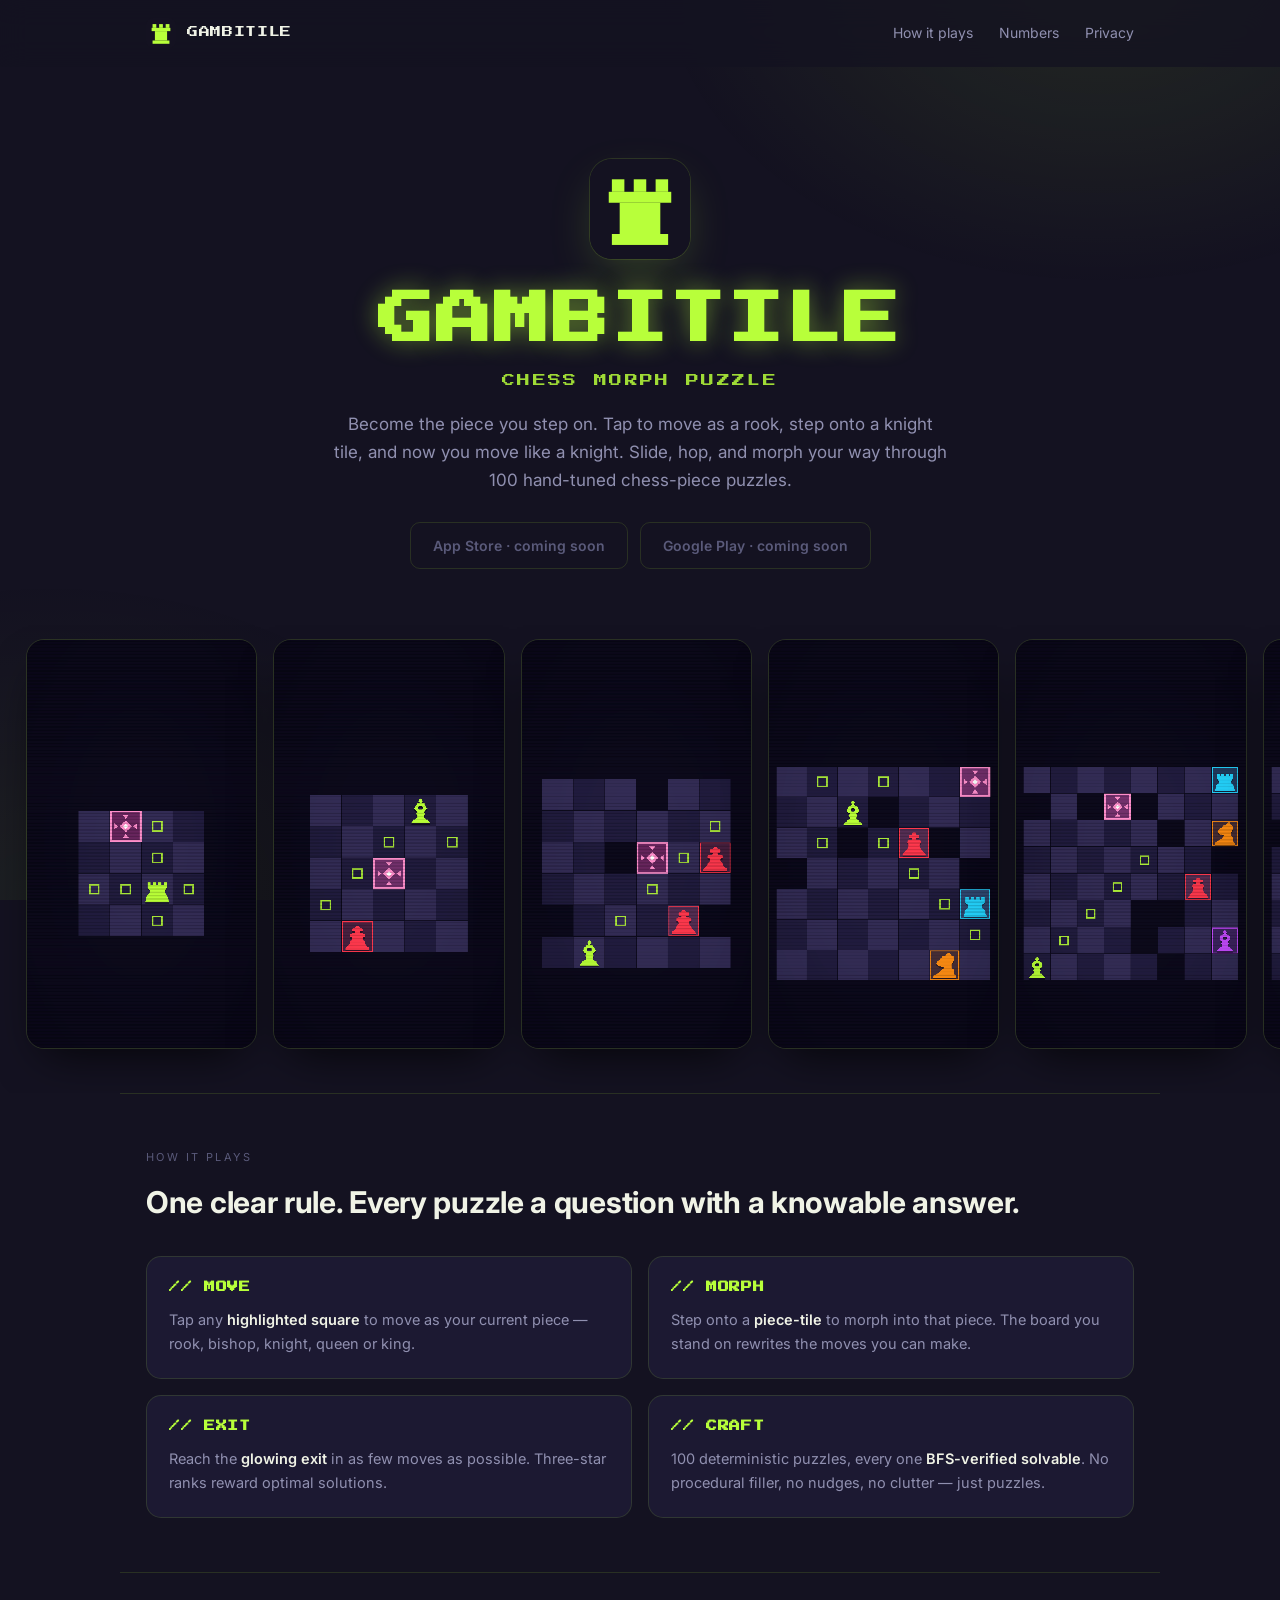
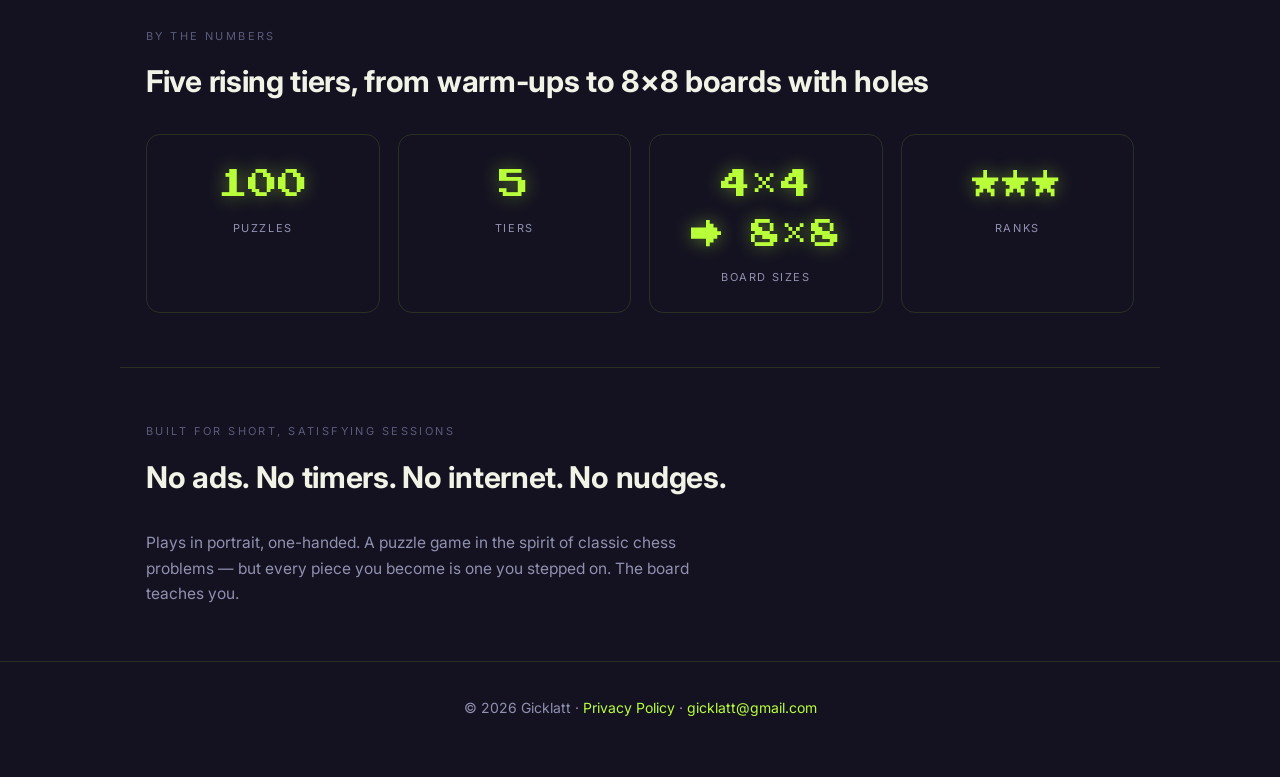
==== index.html @ 9d50e2fe "feat: Gambitile landing page and privacy policy - Indigo + lime pixel-themed landing page: hero, scr" ====
<!doctype html>
<html lang="en">
<head>
  <meta charset="utf-8" />
  <meta name="viewport" content="width=device-width, initial-scale=1" />
  <title>Gambitile — Chess Morph Puzzle</title>
  <meta name="description" content="Gambitile is a chess-morph puzzle. Step on a piece, become it, find the exit. 100 hand-tuned levels across five rising tiers, every one BFS-verified solvable." />
  <link rel="icon" type="image/svg+xml" href="assets/icon.svg" />
  <meta property="og:title" content="Gambitile — Chess Morph Puzzle" />
  <meta property="og:description" content="Step on a piece, become it, find the exit. 100 hand-tuned puzzles, no ads, no timers." />
  <meta property="og:image" content="assets/screenshots/01-tutorial.png" />
  <meta property="og:type" content="website" />
  <meta name="theme-color" content="#141221" />
  <link rel="preconnect" href="https://fonts.googleapis.com" />
  <link rel="preconnect" href="https://fonts.gstatic.com" crossorigin />
  <link href="https://fonts.googleapis.com/css2?family=Press+Start+2P&family=Inter:wght@400;500;600;700&display=swap" rel="stylesheet" />
  <style>
    :root {
      --bg: #141221;
      --panel: #1c1932;
      --line: rgba(184, 255, 58, 0.13);
      --text: #f0f3e6;
      --muted: #9090b0;
      --faint: #5a5a7a;
      --lime: #b8ff3a;
      --ease: cubic-bezier(.22, 1, .36, 1);
    }
    * { box-sizing: border-box; margin: 0; padding: 0; }
    html { scroll-behavior: smooth; }
    body {
      background: var(--bg); color: var(--text);
      font-family: "Inter", -apple-system, BlinkMacSystemFont, "Segoe UI", Roboto, sans-serif;
      line-height: 1.65;
      -webkit-font-smoothing: antialiased;
      overflow-x: hidden;
    }
    a { color: inherit; text-decoration: none; }
    .wrap { max-width: 1040px; margin: 0 auto; padding: 0 26px; }
    .pixel { font-family: "Press Start 2P", monospace; }

    body::before {
      content: ""; position: fixed; inset: 0; z-index: -1;
      background:
        radial-gradient(640px 460px at 86% -4%, rgba(184, 255, 58, 0.10), transparent 70%),
        radial-gradient(640px 460px at 4% 100%, rgba(184, 255, 58, 0.06), transparent 70%);
    }

    header {
      position: sticky; top: 0; z-index: 50;
      backdrop-filter: blur(14px);
      background: rgba(20, 18, 33, 0.78);
      border-bottom: 1px solid transparent;
      transition: border-color .3s var(--ease);
    }
    header.scrolled { border-bottom-color: var(--line); }
    .nav { display: flex; align-items: center; justify-content: space-between; height: 66px; }
    .brand { display: flex; align-items: center; gap: 11px; }
    .brand img { width: 30px; height: 30px; border-radius: 7px; }
    .brand .name { font-size: 11px; letter-spacing: 0.06em; }
    .nav-links { display: flex; gap: 26px; font-size: 14px; color: var(--muted); }
    .nav-links a { transition: color .2s var(--ease); }
    .nav-links a:hover { color: var(--text); }

    .hero { text-align: center; padding: 92px 26px 56px; }
    .hero .icon {
      width: 100px; height: 100px; border-radius: 22px; margin-bottom: 26px;
      box-shadow: 0 0 0 1px var(--line), 0 18px 50px -12px rgba(184, 255, 58, .25);
    }
    .hero h1 {
      font-size: clamp(28px, 6.4vw, 56px); line-height: 1;
      color: var(--lime); letter-spacing: 0.04em;
      text-shadow: 0 0 24px rgba(184, 255, 58, .45);
    }
    .hero .sub {
      margin-top: 22px; font-size: 13px; letter-spacing: 0.18em;
      text-transform: uppercase; color: var(--lime);
      opacity: .85;
    }
    .hero p.lead {
      color: var(--muted); font-size: 17px;
      max-width: 56ch; margin: 18px auto 28px;
    }
    .badges { display: flex; gap: 12px; justify-content: center; flex-wrap: wrap; }
    .badge {
      display: inline-block; padding: 11px 22px; border-radius: 10px;
      font-size: 14px; font-weight: 600;
      border: 1px solid var(--line); color: var(--faint);
    }

    .shots {
      display: flex; gap: 16px; overflow-x: auto;
      justify-content: safe center;
      padding: 14px 26px 44px; scroll-snap-type: x mandatory;
    }
    .shots::-webkit-scrollbar { height: 0; }
    .shots img {
      height: 410px; border-radius: 18px;
      border: 1px solid var(--line);
      box-shadow: 0 20px 44px -18px rgba(0, 0, 0, .8);
      scroll-snap-align: center; flex: 0 0 auto;
      image-rendering: pixelated;
    }

    section.block { padding: 54px 26px; border-top: 1px solid var(--line); }
    .eyebrow {
      font-size: 11px; letter-spacing: 0.22em; text-transform: uppercase;
      color: var(--faint);
    }
    section.block h2 {
      font-size: clamp(22px, 3.4vw, 30px); font-weight: 700;
      margin: 12px 0 28px; letter-spacing: -0.01em;
    }

    .features { display: grid; gap: 16px; }
    @media (min-width: 640px) { .features { grid-template-columns: 1fr 1fr; } }
    .feature {
      background: var(--panel); border: 1px solid var(--line);
      border-radius: 15px; padding: 22px;
      transition: transform .25s var(--ease), border-color .25s var(--ease);
    }
    .feature:hover { transform: translateY(-3px); border-color: rgba(184,255,58,.3); }
    .feature h3 {
      font-size: 11px; letter-spacing: 0.06em;
      color: var(--lime); margin-bottom: 11px;
    }
    .feature p { color: var(--muted); font-size: 14.5px; }
    .feature strong { color: var(--text); font-weight: 600; }

    .stats { display: grid; gap: 18px; }
    @media (min-width: 640px) { .stats { grid-template-columns: repeat(4, 1fr); } }
    .stat {
      text-align: center; padding: 26px 14px;
      border: 1px solid var(--line); border-radius: 14px;
    }
    .stat .num {
      font-size: 30px; color: var(--lime);
      text-shadow: 0 0 18px rgba(184, 255, 58, .45);
    }
    .stat .label {
      margin-top: 8px; font-size: 11px;
      letter-spacing: 0.14em; text-transform: uppercase; color: var(--muted);
    }

    footer {
      border-top: 1px solid var(--line);
      padding: 34px 26px 58px; text-align: center;
      color: var(--muted); font-size: 14px;
    }
    footer a { color: var(--lime); }

    @media (max-width: 640px) {
      .nav-links { display: none; }
      .hero { padding: 64px 26px 44px; }
      .shots img { height: 340px; }
    }
  </style>
</head>
<body>
  <header id="header">
    <div class="wrap nav">
      <a class="brand" href="/">
        <img src="assets/icon.svg" alt="Gambitile icon" />
        <span class="name pixel">GAMBITILE</span>
      </a>
      <nav class="nav-links">
        <a href="#how">How it plays</a>
        <a href="#numbers">Numbers</a>
        <a href="privacy/">Privacy</a>
      </nav>
    </div>
  </header>

  <main>
    <section class="hero">
      <img class="icon" src="assets/icon.svg" alt="Gambitile icon" />
      <h1 class="pixel">GAMBITILE</h1>
      <div class="sub pixel">Chess Morph Puzzle</div>
      <p class="lead">
        Become the piece you step on. Tap to move as a rook, step onto a
        knight tile, and now you move like a knight. Slide, hop, and
        morph your way through 100 hand-tuned chess-piece puzzles.
      </p>
      <div class="badges">
        <span class="badge">App Store &middot; coming soon</span>
        <span class="badge">Google Play &middot; coming soon</span>
      </div>
    </section>

    <div class="shots">
      <img src="assets/screenshots/01-tutorial.png" alt="Tutorial" />
      <img src="assets/screenshots/02-morph.png" alt="Morph mechanic" />
      <img src="assets/screenshots/03-mid.png" alt="Mid-game puzzle" />
      <img src="assets/screenshots/04-deep.png" alt="Deeper puzzle" />
      <img src="assets/screenshots/05-expert.png" alt="Expert puzzle" />
      <img src="assets/screenshots/06-final.png" alt="Final puzzle" />
    </div>

    <section id="how" class="block wrap">
      <div class="eyebrow">How it plays</div>
      <h2>One clear rule. Every puzzle a question with a knowable answer.</h2>
      <div class="features">
        <div class="feature">
          <h3 class="pixel">// MOVE</h3>
          <p>Tap any <strong>highlighted square</strong> to move as your current piece — rook, bishop, knight, queen or king.</p>
        </div>
        <div class="feature">
          <h3 class="pixel">// MORPH</h3>
          <p>Step onto a <strong>piece-tile</strong> to morph into that piece. The board you stand on rewrites the moves you can make.</p>
        </div>
        <div class="feature">
          <h3 class="pixel">// EXIT</h3>
          <p>Reach the <strong>glowing exit</strong> in as few moves as possible. Three-star ranks reward optimal solutions.</p>
        </div>
        <div class="feature">
          <h3 class="pixel">// CRAFT</h3>
          <p>100 deterministic puzzles, every one <strong>BFS-verified solvable</strong>. No procedural filler, no nudges, no clutter — just puzzles.</p>
        </div>
      </div>
    </section>

    <section id="numbers" class="block wrap">
      <div class="eyebrow">By the numbers</div>
      <h2>Five rising tiers, from warm-ups to 8×8 boards with holes</h2>
      <div class="stats">
        <div class="stat"><div class="num pixel">100</div><div class="label">Puzzles</div></div>
        <div class="stat"><div class="num pixel">5</div><div class="label">Tiers</div></div>
        <div class="stat"><div class="num pixel">4×4<br>→ 8×8</div><div class="label">Board sizes</div></div>
        <div class="stat"><div class="num pixel">★★★</div><div class="label">Ranks</div></div>
      </div>
    </section>

    <section class="block wrap">
      <div class="eyebrow">Built for short, satisfying sessions</div>
      <h2>No ads. No timers. No internet. No nudges.</h2>
      <p style="color:var(--muted); font-size:15.5px; max-width:60ch;">
        Plays in portrait, one-handed. A puzzle game in the spirit of
        classic chess problems — but every piece you become is one you
        stepped on. The board teaches you.
      </p>
    </section>
  </main>

  <footer>
    &copy; <span id="year"></span> Gicklatt &middot;
    <a href="privacy/">Privacy Policy</a> &middot;
    <a href="mailto:gicklatt@gmail.com">gicklatt@gmail.com</a>
  </footer>

  <script>
    document.getElementById("year").textContent = new Date().getFullYear();
    var header = document.getElementById("header");
    var onScroll = function () { header.classList.toggle("scrolled", window.scrollY > 8); };
    onScroll();
    window.addEventListener("scroll", onScroll, { passive: true });
  </script>
</body>
</html>
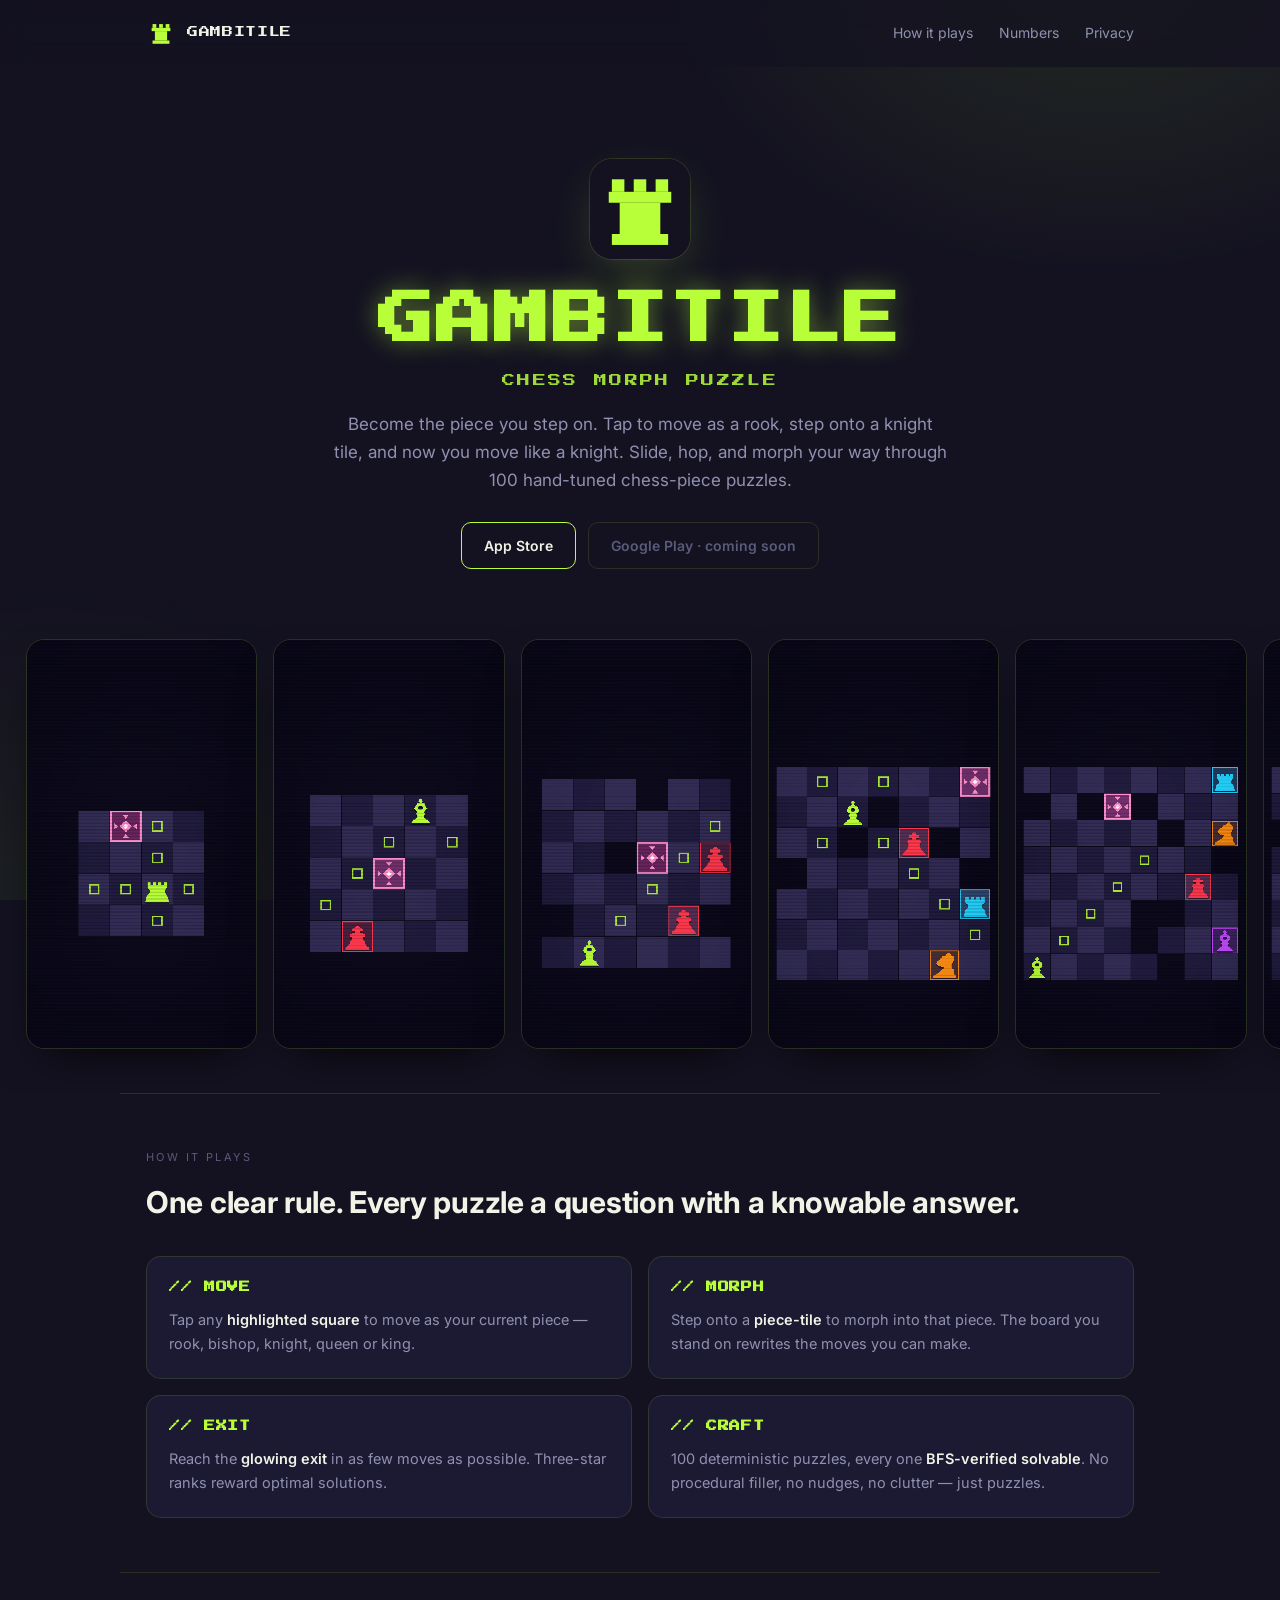
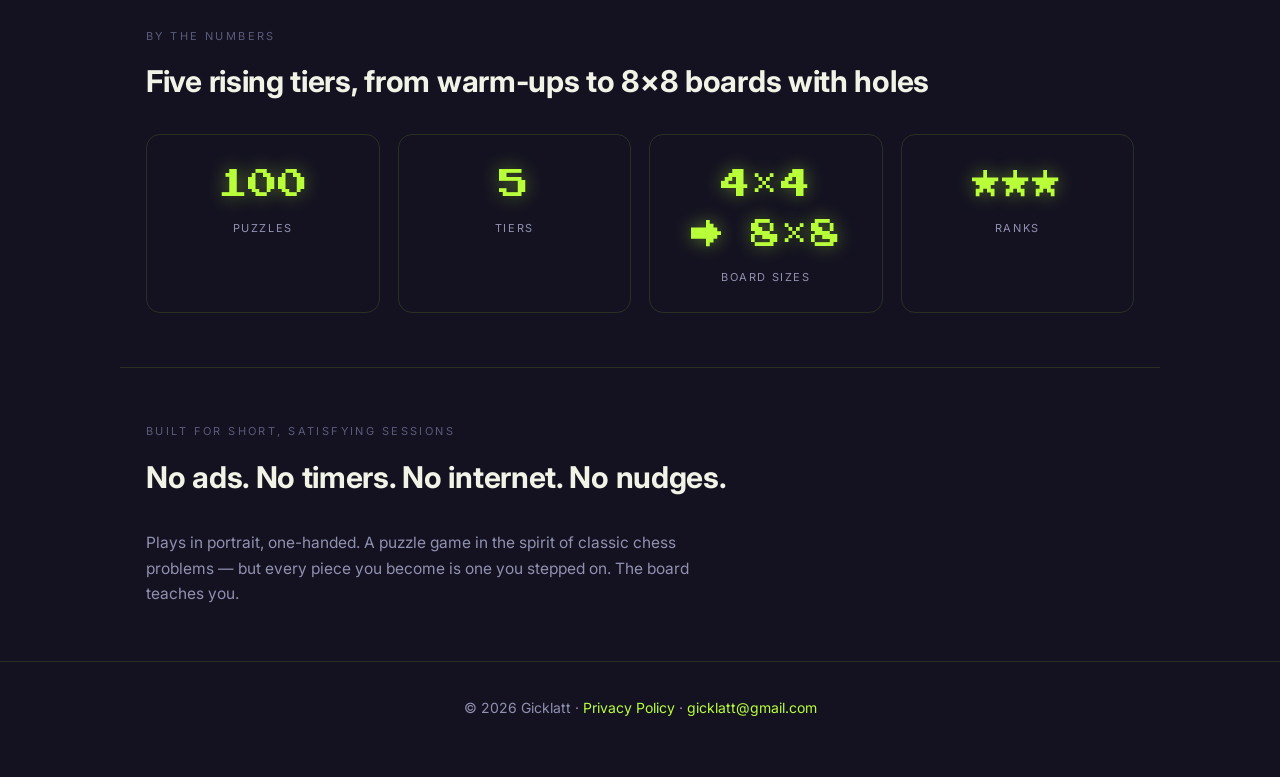
==== commit 6c4ac6ed: "feat: link the live App Store listing Gambitile is now on the App Store — turn the placeholder badge" ====
--- a/index.html
+++ b/index.html
@@ -86,6 +86,11 @@
       font-size: 14px; font-weight: 600;
       border: 1px solid var(--line); color: var(--faint);
     }
+    a.badge {
+      color: var(--text); border-color: var(--lime);
+      transition: transform .2s ease;
+    }
+    a.badge:hover { transform: translateY(-2px); }
 
     .shots {
       display: flex; gap: 16px; overflow-x: auto;
@@ -181,7 +186,7 @@
         morph your way through 100 hand-tuned chess-piece puzzles.
       </p>
       <div class="badges">
-        <span class="badge">App Store &middot; coming soon</span>
+        <a class="badge" href="https://apps.apple.com/us/app/gambitile/id6771101524" target="_blank" rel="noopener">App Store</a>
         <span class="badge">Google Play &middot; coming soon</span>
       </div>
     </section>
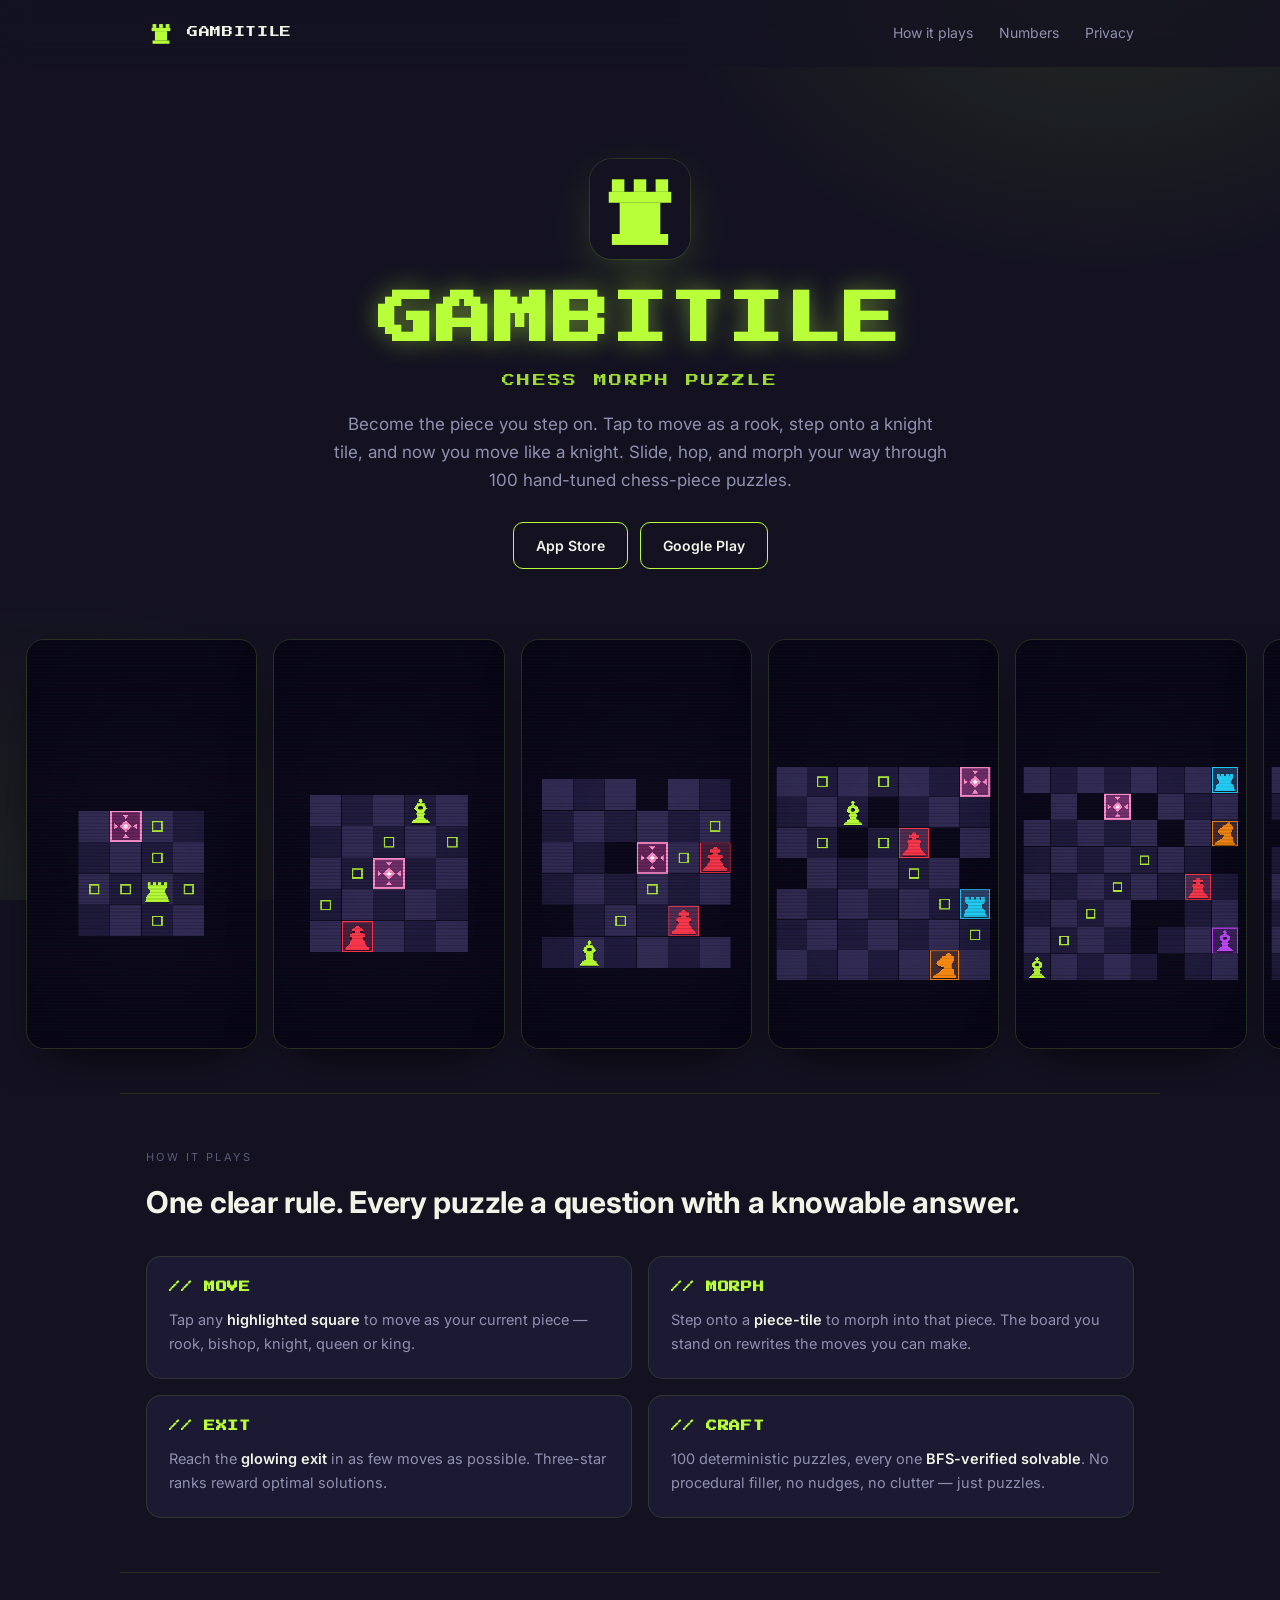
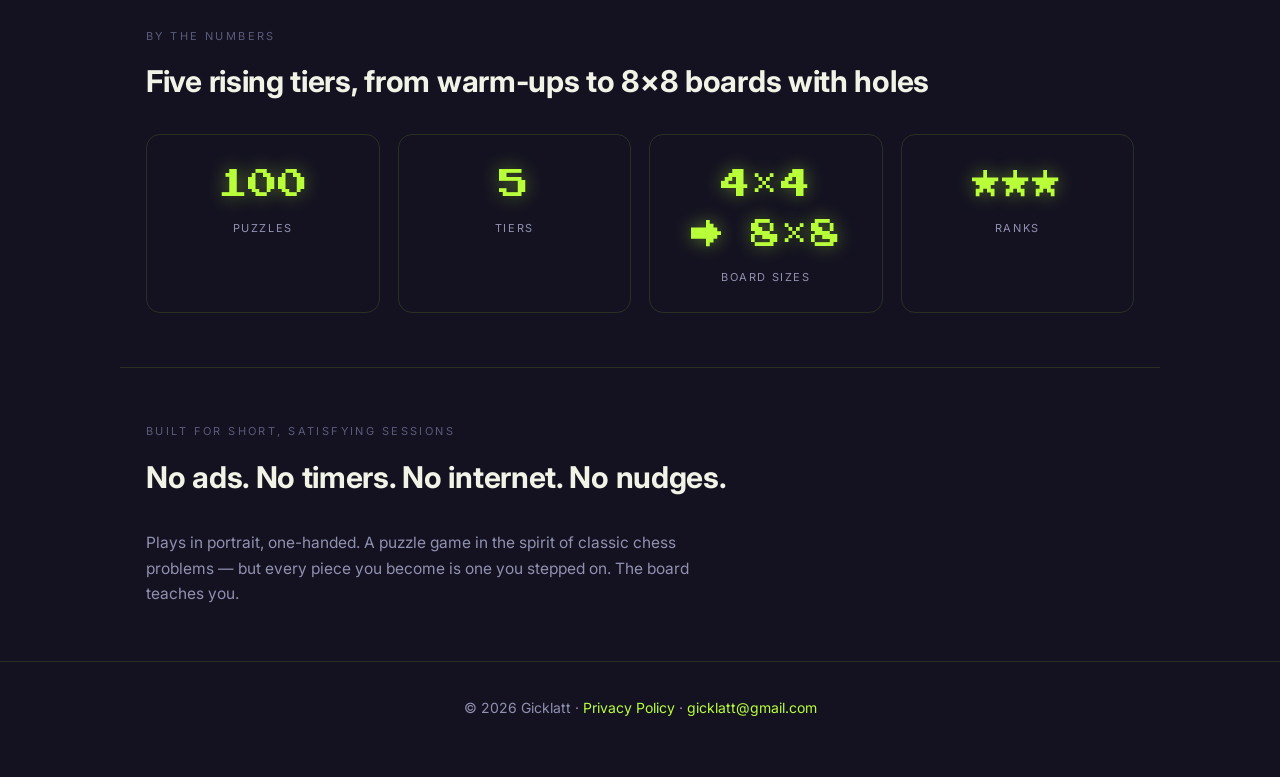
==== commit b9badcfe: "feat: link the live Google Play listing Gambitile is now on Google Play — turn the placeholder badge" ====
--- a/index.html
+++ b/index.html
@@ -187,7 +187,7 @@
       </p>
       <div class="badges">
         <a class="badge" href="https://apps.apple.com/us/app/gambitile/id6771101524" target="_blank" rel="noopener">App Store</a>
-        <span class="badge">Google Play &middot; coming soon</span>
+        <a class="badge" href="https://play.google.com/store/apps/details?id=com.gicklatt.gambitile" target="_blank" rel="noopener">Google Play</a>
       </div>
     </section>
 
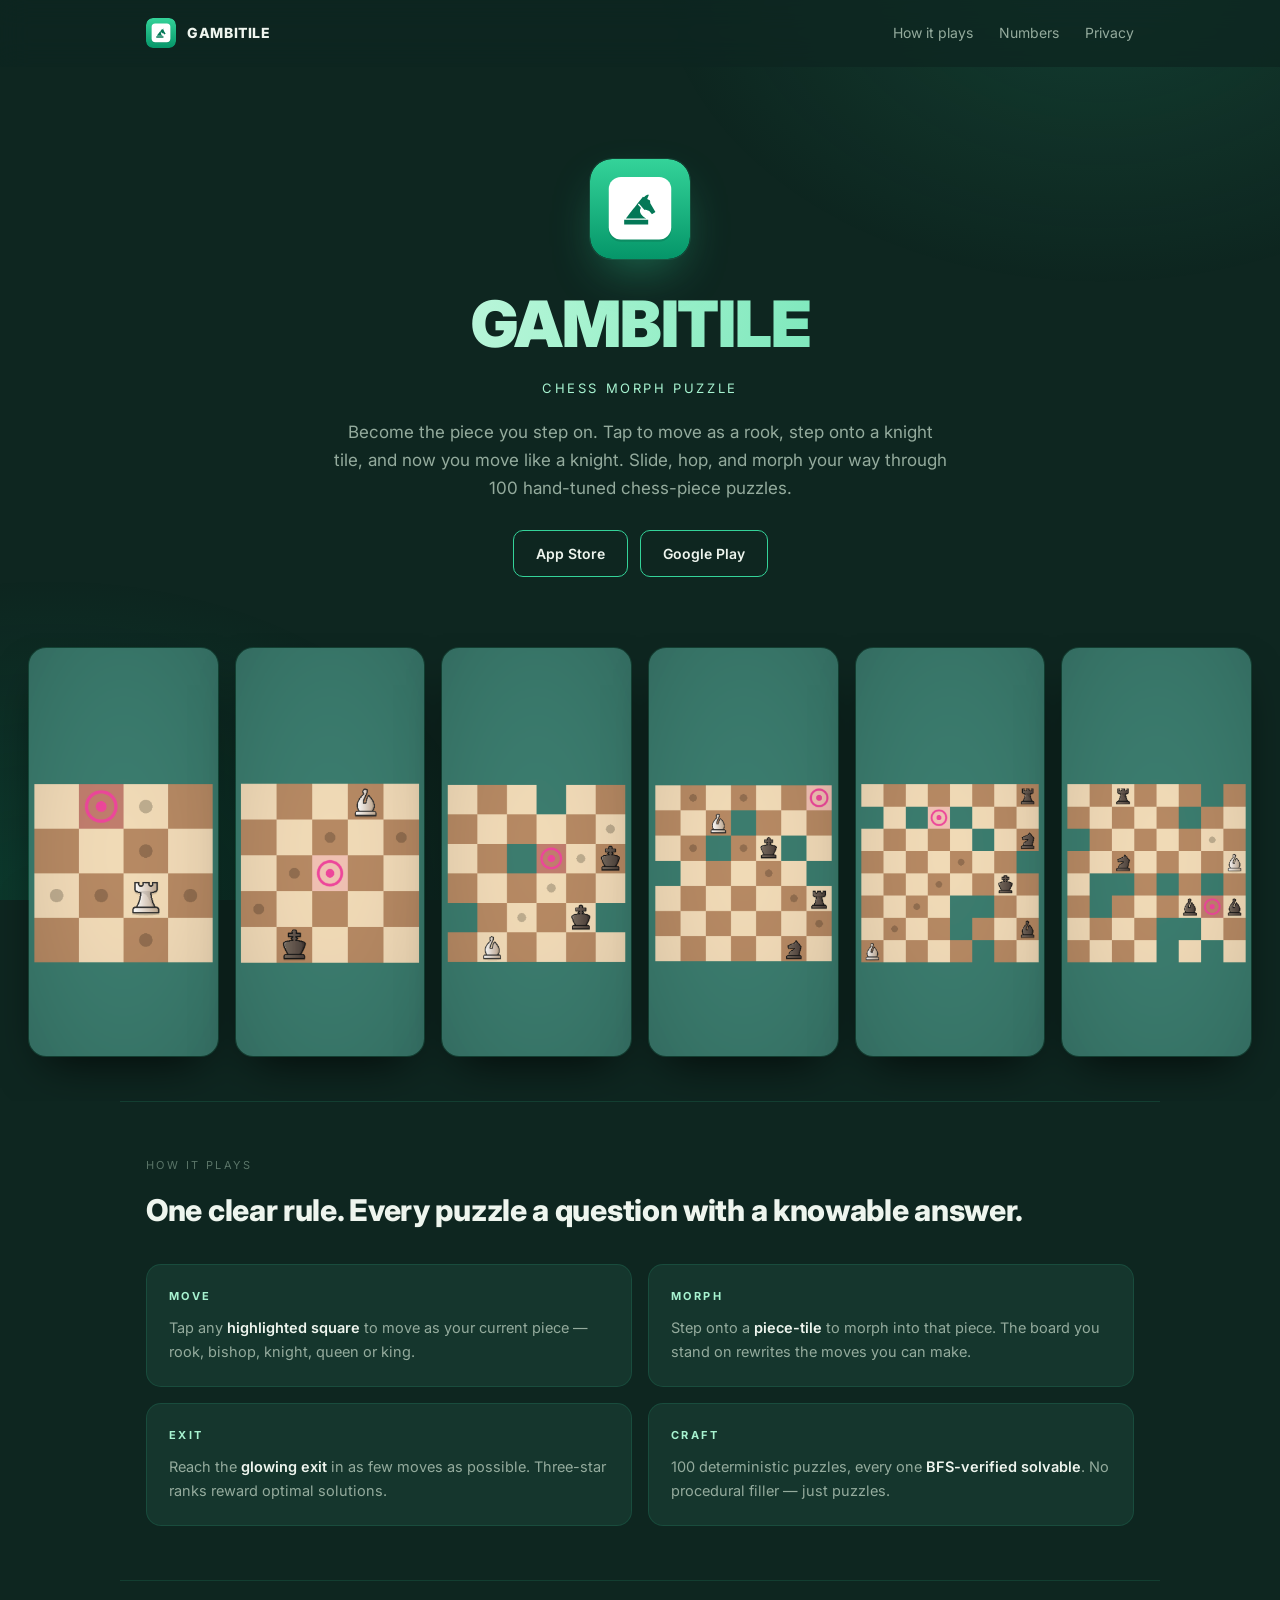
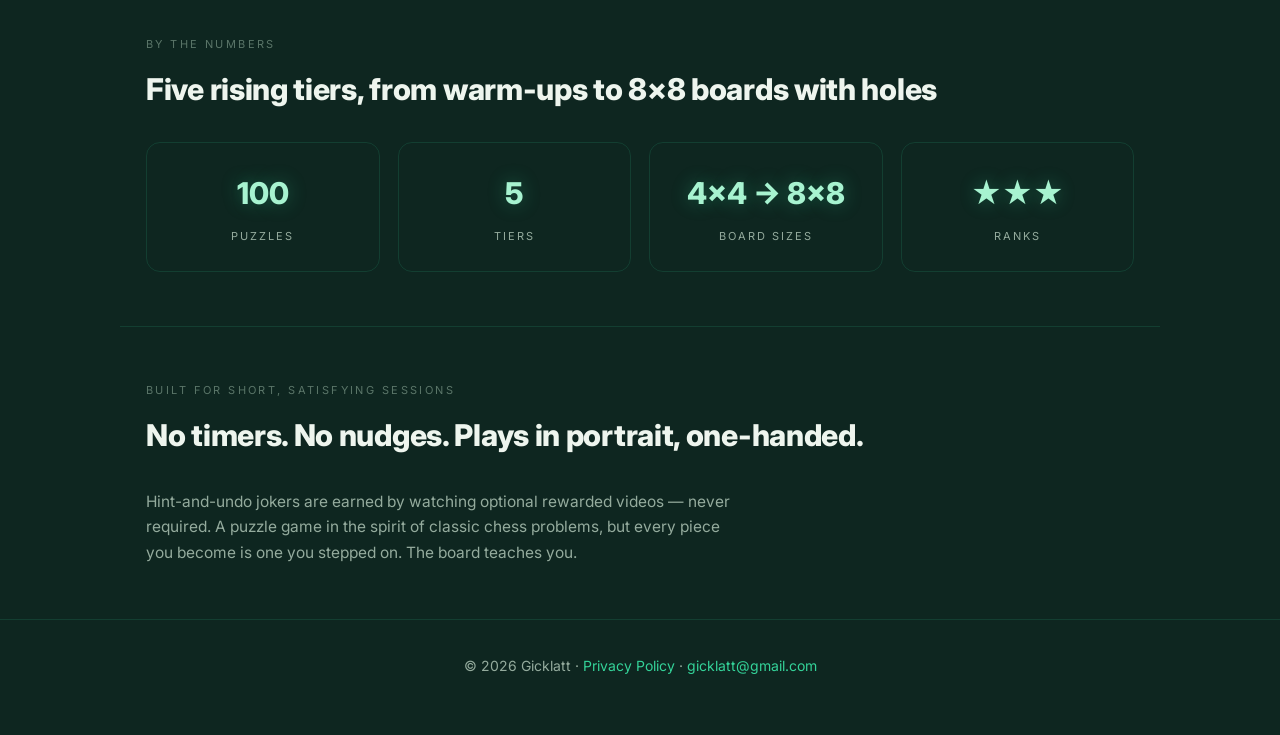
==== commit 4a3ae264: "feat: rebrand to emerald-classical palette and disclose AdMob ads - New icon (emerald gradient + che" ====
--- a/index.html
+++ b/index.html
@@ -7,22 +7,24 @@
   <meta name="description" content="Gambitile is a chess-morph puzzle. Step on a piece, become it, find the exit. 100 hand-tuned levels across five rising tiers, every one BFS-verified solvable." />
   <link rel="icon" type="image/svg+xml" href="assets/icon.svg" />
   <meta property="og:title" content="Gambitile — Chess Morph Puzzle" />
-  <meta property="og:description" content="Step on a piece, become it, find the exit. 100 hand-tuned puzzles, no ads, no timers." />
+  <meta property="og:description" content="Step on a piece, become it, find the exit. 100 hand-tuned puzzles, three-star ranks, optional rewarded hints." />
   <meta property="og:image" content="assets/screenshots/01-tutorial.png" />
   <meta property="og:type" content="website" />
-  <meta name="theme-color" content="#141221" />
+  <meta name="theme-color" content="#0e2620" />
   <link rel="preconnect" href="https://fonts.googleapis.com" />
   <link rel="preconnect" href="https://fonts.gstatic.com" crossorigin />
-  <link href="https://fonts.googleapis.com/css2?family=Press+Start+2P&family=Inter:wght@400;500;600;700&display=swap" rel="stylesheet" />
+  <link href="https://fonts.googleapis.com/css2?family=Inter:wght@400;500;600;700;800;900&display=swap" rel="stylesheet" />
   <style>
     :root {
-      --bg: #141221;
-      --panel: #1c1932;
-      --line: rgba(184, 255, 58, 0.13);
-      --text: #f0f3e6;
-      --muted: #9090b0;
-      --faint: #5a5a7a;
-      --lime: #b8ff3a;
+      --bg: #0e2620;
+      --panel: #15362d;
+      --line: rgba(52, 211, 153, 0.14);
+      --text: #eef5ee;
+      --muted: #94ab9d;
+      --faint: #5a7568;
+      --emerald: #34d399;
+      --emerald-deep: #059669;
+      --mint: #a7f3d0;
       --ease: cubic-bezier(.22, 1, .36, 1);
     }
     * { box-sizing: border-box; margin: 0; padding: 0; }
@@ -36,27 +38,26 @@
     }
     a { color: inherit; text-decoration: none; }
     .wrap { max-width: 1040px; margin: 0 auto; padding: 0 26px; }
-    .pixel { font-family: "Press Start 2P", monospace; }
 
     body::before {
       content: ""; position: fixed; inset: 0; z-index: -1;
       background:
-        radial-gradient(640px 460px at 86% -4%, rgba(184, 255, 58, 0.10), transparent 70%),
-        radial-gradient(640px 460px at 4% 100%, rgba(184, 255, 58, 0.06), transparent 70%);
+        radial-gradient(640px 460px at 86% -4%, rgba(52, 211, 153, 0.14), transparent 70%),
+        radial-gradient(640px 460px at 4% 100%, rgba(5, 150, 105, 0.18), transparent 70%);
     }
 
     header {
       position: sticky; top: 0; z-index: 50;
       backdrop-filter: blur(14px);
-      background: rgba(20, 18, 33, 0.78);
+      background: rgba(14, 38, 32, 0.78);
       border-bottom: 1px solid transparent;
       transition: border-color .3s var(--ease);
     }
     header.scrolled { border-bottom-color: var(--line); }
     .nav { display: flex; align-items: center; justify-content: space-between; height: 66px; }
-    .brand { display: flex; align-items: center; gap: 11px; }
+    .brand { display: flex; align-items: center; gap: 11px; font-weight: 800; letter-spacing: 0.04em; }
     .brand img { width: 30px; height: 30px; border-radius: 7px; }
-    .brand .name { font-size: 11px; letter-spacing: 0.06em; }
+    .brand .name { font-size: 14px; }
     .nav-links { display: flex; gap: 26px; font-size: 14px; color: var(--muted); }
     .nav-links a { transition: color .2s var(--ease); }
     .nav-links a:hover { color: var(--text); }
@@ -64,17 +65,17 @@
     .hero { text-align: center; padding: 92px 26px 56px; }
     .hero .icon {
       width: 100px; height: 100px; border-radius: 22px; margin-bottom: 26px;
-      box-shadow: 0 0 0 1px var(--line), 0 18px 50px -12px rgba(184, 255, 58, .25);
+      box-shadow: 0 0 0 1px var(--line), 0 20px 50px -14px rgba(52, 211, 153, .45);
     }
     .hero h1 {
-      font-size: clamp(28px, 6.4vw, 56px); line-height: 1;
-      color: var(--lime); letter-spacing: 0.04em;
-      text-shadow: 0 0 24px rgba(184, 255, 58, .45);
+      font-size: clamp(36px, 7vw, 64px); font-weight: 900;
+      line-height: 1; letter-spacing: -0.02em;
+      background: linear-gradient(110deg, #fff 0%, var(--mint) 45%, var(--emerald) 100%);
+      -webkit-background-clip: text; background-clip: text; color: transparent;
     }
     .hero .sub {
-      margin-top: 22px; font-size: 13px; letter-spacing: 0.18em;
-      text-transform: uppercase; color: var(--lime);
-      opacity: .85;
+      margin-top: 22px; font-size: 13px; letter-spacing: 0.2em;
+      text-transform: uppercase; color: var(--mint);
     }
     .hero p.lead {
       color: var(--muted); font-size: 17px;
@@ -87,7 +88,7 @@
       border: 1px solid var(--line); color: var(--faint);
     }
     a.badge {
-      color: var(--text); border-color: var(--lime);
+      color: var(--text); border-color: var(--emerald);
       transition: transform .2s ease;
     }
     a.badge:hover { transform: translateY(-2px); }
@@ -103,7 +104,6 @@
       border: 1px solid var(--line);
       box-shadow: 0 20px 44px -18px rgba(0, 0, 0, .8);
       scroll-snap-align: center; flex: 0 0 auto;
-      image-rendering: pixelated;
     }
 
     section.block { padding: 54px 26px; border-top: 1px solid var(--line); }
@@ -112,7 +112,7 @@
       color: var(--faint);
     }
     section.block h2 {
-      font-size: clamp(22px, 3.4vw, 30px); font-weight: 700;
+      font-size: clamp(22px, 3.4vw, 30px); font-weight: 800;
       margin: 12px 0 28px; letter-spacing: -0.01em;
     }
 
@@ -123,10 +123,10 @@
       border-radius: 15px; padding: 22px;
       transition: transform .25s var(--ease), border-color .25s var(--ease);
     }
-    .feature:hover { transform: translateY(-3px); border-color: rgba(184,255,58,.3); }
+    .feature:hover { transform: translateY(-3px); border-color: rgba(52,211,153,.32); }
     .feature h3 {
-      font-size: 11px; letter-spacing: 0.06em;
-      color: var(--lime); margin-bottom: 11px;
+      font-size: 11px; letter-spacing: 0.22em; text-transform: uppercase;
+      color: var(--mint); margin-bottom: 11px;
     }
     .feature p { color: var(--muted); font-size: 14.5px; }
     .feature strong { color: var(--text); font-weight: 600; }
@@ -138,12 +138,12 @@
       border: 1px solid var(--line); border-radius: 14px;
     }
     .stat .num {
-      font-size: 30px; color: var(--lime);
-      text-shadow: 0 0 18px rgba(184, 255, 58, .45);
+      font-size: 30px; font-weight: 800; color: var(--mint);
+      text-shadow: 0 0 18px rgba(52, 211, 153, .35);
     }
     .stat .label {
       margin-top: 8px; font-size: 11px;
-      letter-spacing: 0.14em; text-transform: uppercase; color: var(--muted);
+      letter-spacing: 0.18em; text-transform: uppercase; color: var(--muted);
     }
 
     footer {
@@ -151,7 +151,7 @@
       padding: 34px 26px 58px; text-align: center;
       color: var(--muted); font-size: 14px;
     }
-    footer a { color: var(--lime); }
+    footer a { color: var(--emerald); }
 
     @media (max-width: 640px) {
       .nav-links { display: none; }
@@ -165,7 +165,7 @@
     <div class="wrap nav">
       <a class="brand" href="/">
         <img src="assets/icon.svg" alt="Gambitile icon" />
-        <span class="name pixel">GAMBITILE</span>
+        <span class="name">GAMBITILE</span>
       </a>
       <nav class="nav-links">
         <a href="#how">How it plays</a>
@@ -178,8 +178,8 @@
   <main>
     <section class="hero">
       <img class="icon" src="assets/icon.svg" alt="Gambitile icon" />
-      <h1 class="pixel">GAMBITILE</h1>
-      <div class="sub pixel">Chess Morph Puzzle</div>
+      <h1>GAMBITILE</h1>
+      <div class="sub">Chess Morph Puzzle</div>
       <p class="lead">
         Become the piece you step on. Tap to move as a rook, step onto a
         knight tile, and now you move like a knight. Slide, hop, and
@@ -205,20 +205,20 @@
       <h2>One clear rule. Every puzzle a question with a knowable answer.</h2>
       <div class="features">
         <div class="feature">
-          <h3 class="pixel">// MOVE</h3>
+          <h3>Move</h3>
           <p>Tap any <strong>highlighted square</strong> to move as your current piece — rook, bishop, knight, queen or king.</p>
         </div>
         <div class="feature">
-          <h3 class="pixel">// MORPH</h3>
+          <h3>Morph</h3>
           <p>Step onto a <strong>piece-tile</strong> to morph into that piece. The board you stand on rewrites the moves you can make.</p>
         </div>
         <div class="feature">
-          <h3 class="pixel">// EXIT</h3>
+          <h3>Exit</h3>
           <p>Reach the <strong>glowing exit</strong> in as few moves as possible. Three-star ranks reward optimal solutions.</p>
         </div>
         <div class="feature">
-          <h3 class="pixel">// CRAFT</h3>
-          <p>100 deterministic puzzles, every one <strong>BFS-verified solvable</strong>. No procedural filler, no nudges, no clutter — just puzzles.</p>
+          <h3>Craft</h3>
+          <p>100 deterministic puzzles, every one <strong>BFS-verified solvable</strong>. No procedural filler — just puzzles.</p>
         </div>
       </div>
     </section>
@@ -227,19 +227,20 @@
       <div class="eyebrow">By the numbers</div>
       <h2>Five rising tiers, from warm-ups to 8×8 boards with holes</h2>
       <div class="stats">
-        <div class="stat"><div class="num pixel">100</div><div class="label">Puzzles</div></div>
-        <div class="stat"><div class="num pixel">5</div><div class="label">Tiers</div></div>
-        <div class="stat"><div class="num pixel">4×4<br>→ 8×8</div><div class="label">Board sizes</div></div>
-        <div class="stat"><div class="num pixel">★★★</div><div class="label">Ranks</div></div>
+        <div class="stat"><div class="num">100</div><div class="label">Puzzles</div></div>
+        <div class="stat"><div class="num">5</div><div class="label">Tiers</div></div>
+        <div class="stat"><div class="num">4×4 → 8×8</div><div class="label">Board sizes</div></div>
+        <div class="stat"><div class="num">★★★</div><div class="label">Ranks</div></div>
       </div>
     </section>
 
     <section class="block wrap">
       <div class="eyebrow">Built for short, satisfying sessions</div>
-      <h2>No ads. No timers. No internet. No nudges.</h2>
+      <h2>No timers. No nudges. Plays in portrait, one-handed.</h2>
       <p style="color:var(--muted); font-size:15.5px; max-width:60ch;">
-        Plays in portrait, one-handed. A puzzle game in the spirit of
-        classic chess problems — but every piece you become is one you
+        Hint-and-undo jokers are earned by watching optional rewarded
+        videos — never required. A puzzle game in the spirit of
+        classic chess problems, but every piece you become is one you
         stepped on. The board teaches you.
       </p>
     </section>
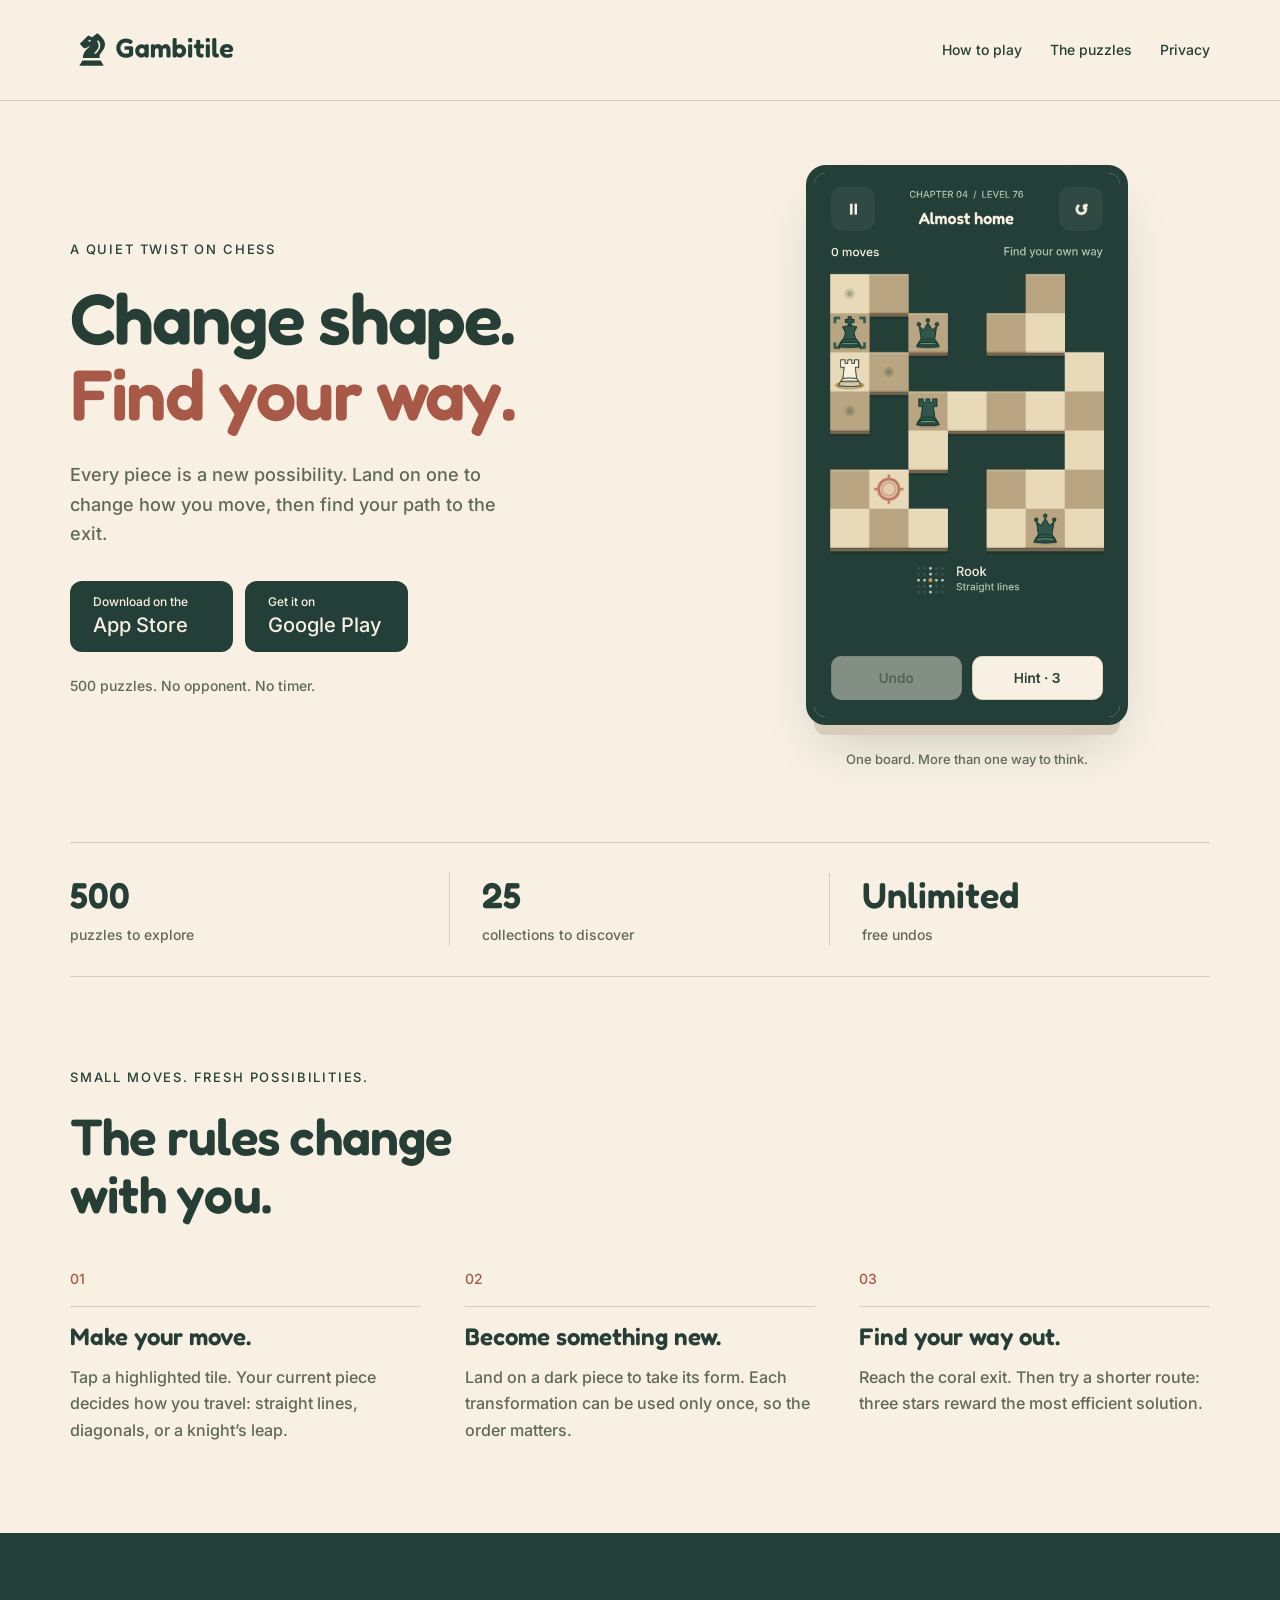
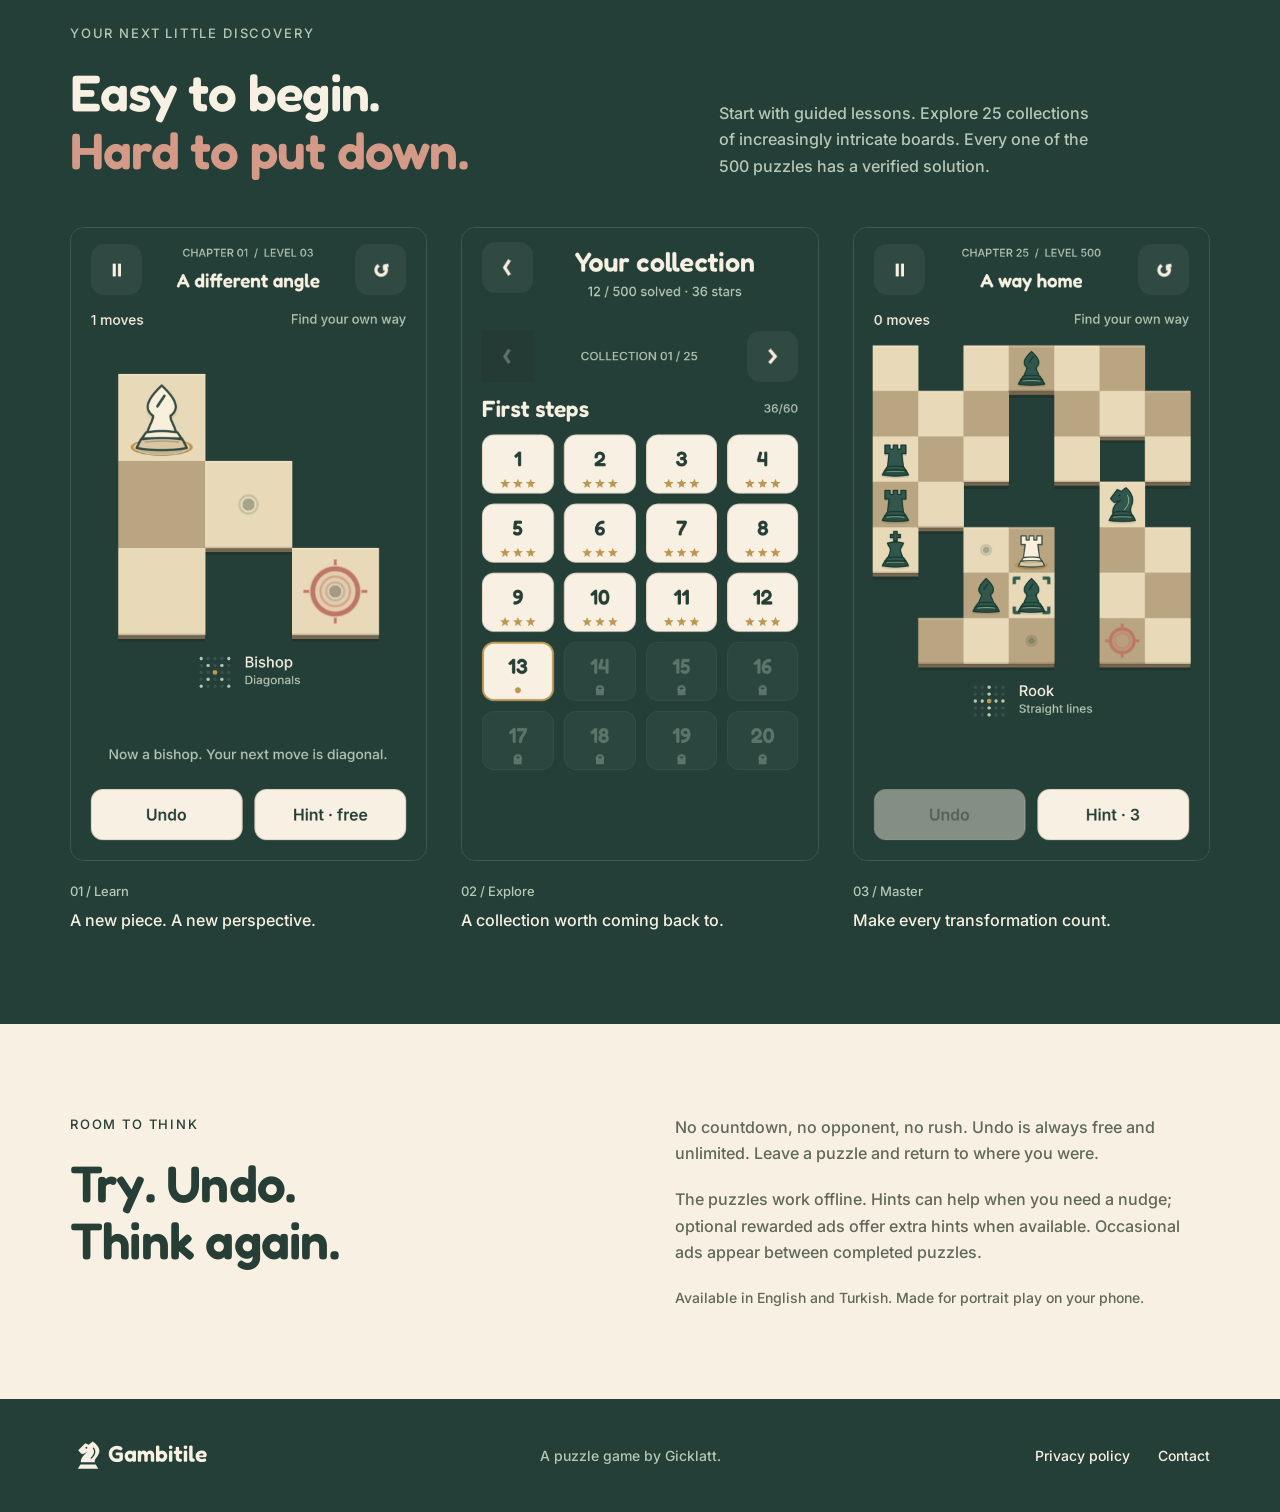
==== commit 6d060172: "Refresh Gambitile website with current game identity and campaign" ====
--- a/index.html
+++ b/index.html
@@ -1,263 +1,68 @@
 <!doctype html>
 <html lang="en">
 <head>
-  <meta charset="utf-8" />
-  <meta name="viewport" content="width=device-width, initial-scale=1" />
-  <title>Gambitile — Chess Morph Puzzle</title>
-  <meta name="description" content="Gambitile is a chess-morph puzzle. Step on a piece, become it, find the exit. 100 hand-tuned levels across five rising tiers, every one BFS-verified solvable." />
-  <link rel="icon" type="image/svg+xml" href="assets/icon.svg" />
-  <meta property="og:title" content="Gambitile — Chess Morph Puzzle" />
-  <meta property="og:description" content="Step on a piece, become it, find the exit. 100 hand-tuned puzzles, three-star ranks, optional rewarded hints." />
-  <meta property="og:image" content="assets/screenshots/01-tutorial.png" />
-  <meta property="og:type" content="website" />
-  <meta name="theme-color" content="#0e2620" />
-  <link rel="preconnect" href="https://fonts.googleapis.com" />
-  <link rel="preconnect" href="https://fonts.gstatic.com" crossorigin />
-  <link href="https://fonts.googleapis.com/css2?family=Inter:wght@400;500;600;700;800;900&display=swap" rel="stylesheet" />
-  <style>
-    :root {
-      --bg: #0e2620;
-      --panel: #15362d;
-      --line: rgba(52, 211, 153, 0.14);
-      --text: #eef5ee;
-      --muted: #94ab9d;
-      --faint: #5a7568;
-      --emerald: #34d399;
-      --emerald-deep: #059669;
-      --mint: #a7f3d0;
-      --ease: cubic-bezier(.22, 1, .36, 1);
-    }
-    * { box-sizing: border-box; margin: 0; padding: 0; }
-    html { scroll-behavior: smooth; }
-    body {
-      background: var(--bg); color: var(--text);
-      font-family: "Inter", -apple-system, BlinkMacSystemFont, "Segoe UI", Roboto, sans-serif;
-      line-height: 1.65;
-      -webkit-font-smoothing: antialiased;
-      overflow-x: hidden;
-    }
-    a { color: inherit; text-decoration: none; }
-    .wrap { max-width: 1040px; margin: 0 auto; padding: 0 26px; }
-
-    body::before {
-      content: ""; position: fixed; inset: 0; z-index: -1;
-      background:
-        radial-gradient(640px 460px at 86% -4%, rgba(52, 211, 153, 0.14), transparent 70%),
-        radial-gradient(640px 460px at 4% 100%, rgba(5, 150, 105, 0.18), transparent 70%);
-    }
-
-    header {
-      position: sticky; top: 0; z-index: 50;
-      backdrop-filter: blur(14px);
-      background: rgba(14, 38, 32, 0.78);
-      border-bottom: 1px solid transparent;
-      transition: border-color .3s var(--ease);
-    }
-    header.scrolled { border-bottom-color: var(--line); }
-    .nav { display: flex; align-items: center; justify-content: space-between; height: 66px; }
-    .brand { display: flex; align-items: center; gap: 11px; font-weight: 800; letter-spacing: 0.04em; }
-    .brand img { width: 30px; height: 30px; border-radius: 7px; }
-    .brand .name { font-size: 14px; }
-    .nav-links { display: flex; gap: 26px; font-size: 14px; color: var(--muted); }
-    .nav-links a { transition: color .2s var(--ease); }
-    .nav-links a:hover { color: var(--text); }
-
-    .hero { text-align: center; padding: 92px 26px 56px; }
-    .hero .icon {
-      width: 100px; height: 100px; border-radius: 22px; margin-bottom: 26px;
-      box-shadow: 0 0 0 1px var(--line), 0 20px 50px -14px rgba(52, 211, 153, .45);
-    }
-    .hero h1 {
-      font-size: clamp(36px, 7vw, 64px); font-weight: 900;
-      line-height: 1; letter-spacing: -0.02em;
-      background: linear-gradient(110deg, #fff 0%, var(--mint) 45%, var(--emerald) 100%);
-      -webkit-background-clip: text; background-clip: text; color: transparent;
-    }
-    .hero .sub {
-      margin-top: 22px; font-size: 13px; letter-spacing: 0.2em;
-      text-transform: uppercase; color: var(--mint);
-    }
-    .hero p.lead {
-      color: var(--muted); font-size: 17px;
-      max-width: 56ch; margin: 18px auto 28px;
-    }
-    .badges { display: flex; gap: 12px; justify-content: center; flex-wrap: wrap; }
-    .badge {
-      display: inline-block; padding: 11px 22px; border-radius: 10px;
-      font-size: 14px; font-weight: 600;
-      border: 1px solid var(--line); color: var(--faint);
-    }
-    a.badge {
-      color: var(--text); border-color: var(--emerald);
-      transition: transform .2s ease;
-    }
-    a.badge:hover { transform: translateY(-2px); }
-
-    .shots {
-      display: flex; gap: 16px; overflow-x: auto;
-      justify-content: safe center;
-      padding: 14px 26px 44px; scroll-snap-type: x mandatory;
-    }
-    .shots::-webkit-scrollbar { height: 0; }
-    .shots img {
-      height: 410px; border-radius: 18px;
-      border: 1px solid var(--line);
-      box-shadow: 0 20px 44px -18px rgba(0, 0, 0, .8);
-      scroll-snap-align: center; flex: 0 0 auto;
-    }
-
-    section.block { padding: 54px 26px; border-top: 1px solid var(--line); }
-    .eyebrow {
-      font-size: 11px; letter-spacing: 0.22em; text-transform: uppercase;
-      color: var(--faint);
-    }
-    section.block h2 {
-      font-size: clamp(22px, 3.4vw, 30px); font-weight: 800;
-      margin: 12px 0 28px; letter-spacing: -0.01em;
-    }
-
-    .features { display: grid; gap: 16px; }
-    @media (min-width: 640px) { .features { grid-template-columns: 1fr 1fr; } }
-    .feature {
-      background: var(--panel); border: 1px solid var(--line);
-      border-radius: 15px; padding: 22px;
-      transition: transform .25s var(--ease), border-color .25s var(--ease);
-    }
-    .feature:hover { transform: translateY(-3px); border-color: rgba(52,211,153,.32); }
-    .feature h3 {
-      font-size: 11px; letter-spacing: 0.22em; text-transform: uppercase;
-      color: var(--mint); margin-bottom: 11px;
-    }
-    .feature p { color: var(--muted); font-size: 14.5px; }
-    .feature strong { color: var(--text); font-weight: 600; }
-
-    .stats { display: grid; gap: 18px; }
-    @media (min-width: 640px) { .stats { grid-template-columns: repeat(4, 1fr); } }
-    .stat {
-      text-align: center; padding: 26px 14px;
-      border: 1px solid var(--line); border-radius: 14px;
-    }
-    .stat .num {
-      font-size: 30px; font-weight: 800; color: var(--mint);
-      text-shadow: 0 0 18px rgba(52, 211, 153, .35);
-    }
-    .stat .label {
-      margin-top: 8px; font-size: 11px;
-      letter-spacing: 0.18em; text-transform: uppercase; color: var(--muted);
-    }
-
-    footer {
-      border-top: 1px solid var(--line);
-      padding: 34px 26px 58px; text-align: center;
-      color: var(--muted); font-size: 14px;
-    }
-    footer a { color: var(--emerald); }
-
-    @media (max-width: 640px) {
-      .nav-links { display: none; }
-      .hero { padding: 64px 26px 44px; }
-      .shots img { height: 340px; }
-    }
-  </style>
+<meta charset="utf-8">
+<meta name="viewport" content="width=device-width, initial-scale=1">
+<title>Gambitile — Change shape. Find your way.</title>
+<meta name="description" content="A quiet twist on chess. Become the piece you land on and find your way through 500 puzzles across 25 collections. Play on iOS and Android.">
+<link rel="icon" type="image/svg+xml" href="assets/icon.svg">
+<link rel="canonical" href="https://gicklatt.github.io/gambitilegame/">
+<meta property="og:title" content="Gambitile — Chess Morph Puzzle">
+<meta property="og:description" content="Change shape. Find your way. 500 puzzles, 25 collections, and all the time you need.">
+<meta property="og:image" content="assets/screenshots/01-tutorial.png">
+<meta property="og:type" content="website">
+<meta name="theme-color" content="#243f37">
+<link rel="stylesheet" href="assets/site.css">
 </head>
 <body>
-  <header id="header">
-    <div class="wrap nav">
-      <a class="brand" href="/">
-        <img src="assets/icon.svg" alt="Gambitile icon" />
-        <span class="name">GAMBITILE</span>
-      </a>
-      <nav class="nav-links">
-        <a href="#how">How it plays</a>
-        <a href="#numbers">Numbers</a>
-        <a href="privacy/">Privacy</a>
-      </nav>
-    </div>
-  </header>
-
-  <main>
-    <section class="hero">
-      <img class="icon" src="assets/icon.svg" alt="Gambitile icon" />
-      <h1>GAMBITILE</h1>
-      <div class="sub">Chess Morph Puzzle</div>
-      <p class="lead">
-        Become the piece you step on. Tap to move as a rook, step onto a
-        knight tile, and now you move like a knight. Slide, hop, and
-        morph your way through 100 hand-tuned chess-piece puzzles.
-      </p>
-      <div class="badges">
-        <a class="badge" href="https://apps.apple.com/us/app/gambitile/id6771101524" target="_blank" rel="noopener">App Store</a>
-        <a class="badge" href="https://play.google.com/store/apps/details?id=com.gicklatt.gambitile" target="_blank" rel="noopener">Google Play</a>
-      </div>
-    </section>
-
-    <div class="shots">
-      <img src="assets/screenshots/01-tutorial.png" alt="Tutorial" />
-      <img src="assets/screenshots/02-morph.png" alt="Morph mechanic" />
-      <img src="assets/screenshots/03-mid.png" alt="Mid-game puzzle" />
-      <img src="assets/screenshots/04-deep.png" alt="Deeper puzzle" />
-      <img src="assets/screenshots/05-expert.png" alt="Expert puzzle" />
-      <img src="assets/screenshots/06-final.png" alt="Final puzzle" />
-    </div>
-
-    <section id="how" class="block wrap">
-      <div class="eyebrow">How it plays</div>
-      <h2>One clear rule. Every puzzle a question with a knowable answer.</h2>
-      <div class="features">
-        <div class="feature">
-          <h3>Move</h3>
-          <p>Tap any <strong>highlighted square</strong> to move as your current piece — rook, bishop, knight, queen or king.</p>
-        </div>
-        <div class="feature">
-          <h3>Morph</h3>
-          <p>Step onto a <strong>piece-tile</strong> to morph into that piece. The board you stand on rewrites the moves you can make.</p>
-        </div>
-        <div class="feature">
-          <h3>Exit</h3>
-          <p>Reach the <strong>glowing exit</strong> in as few moves as possible. Three-star ranks reward optimal solutions.</p>
-        </div>
-        <div class="feature">
-          <h3>Craft</h3>
-          <p>100 deterministic puzzles, every one <strong>BFS-verified solvable</strong>. No procedural filler — just puzzles.</p>
-        </div>
-      </div>
-    </section>
-
-    <section id="numbers" class="block wrap">
-      <div class="eyebrow">By the numbers</div>
-      <h2>Five rising tiers, from warm-ups to 8×8 boards with holes</h2>
-      <div class="stats">
-        <div class="stat"><div class="num">100</div><div class="label">Puzzles</div></div>
-        <div class="stat"><div class="num">5</div><div class="label">Tiers</div></div>
-        <div class="stat"><div class="num">4×4 → 8×8</div><div class="label">Board sizes</div></div>
-        <div class="stat"><div class="num">★★★</div><div class="label">Ranks</div></div>
-      </div>
-    </section>
-
-    <section class="block wrap">
-      <div class="eyebrow">Built for short, satisfying sessions</div>
-      <h2>No timers. No nudges. Plays in portrait, one-handed.</h2>
-      <p style="color:var(--muted); font-size:15.5px; max-width:60ch;">
-        Hint-and-undo jokers are earned by watching optional rewarded
-        videos — never required. A puzzle game in the spirit of
-        classic chess problems, but every piece you become is one you
-        stepped on. The board teaches you.
-      </p>
-    </section>
-  </main>
-
-  <footer>
-    &copy; <span id="year"></span> Gicklatt &middot;
-    <a href="privacy/">Privacy Policy</a> &middot;
-    <a href="mailto:gicklatt@gmail.com">gicklatt@gmail.com</a>
-  </footer>
-
-  <script>
-    document.getElementById("year").textContent = new Date().getFullYear();
-    var header = document.getElementById("header");
-    var onScroll = function () { header.classList.toggle("scrolled", window.scrollY > 8); };
-    onScroll();
-    window.addEventListener("scroll", onScroll, { passive: true });
-  </script>
+<a class="skip" href="#main">Skip to content</a>
+<header class="header"><div class="wrap nav">
+<a href="./" aria-label="Gambitile home"><img class="wordmark" src="assets/brand/logo-forest.svg" width="750" height="180" alt="Gambitile"></a>
+<nav aria-label="Main navigation"><a href="#how">How to play</a><a href="#collection">The puzzles</a><a href="privacy/">Privacy</a></nav>
+</div></header>
+<main id="main">
+<section class="hero wrap">
+<div class="hero-copy">
+<p class="eyebrow">A quiet twist on chess</p>
+<h1>Change shape.<br><span>Find your way.</span></h1>
+<p class="lead">Every piece is a new possibility. Land on one to change how you move, then find your path to the exit.</p>
+<div class="stores" aria-label="Download Gambitile">
+<a class="store" href="https://apps.apple.com/us/app/gambitile/id6771101524" target="_blank" rel="noopener"><span>Download on the</span><strong>App Store</strong></a>
+<a class="store" href="https://play.google.com/store/apps/details?id=com.gicklatt.gambitile" target="_blank" rel="noopener"><span>Get it on</span><strong>Google Play</strong></a>
+</div>
+<p class="hero-note">500 puzzles. No opponent. No timer.</p>
+</div>
+<figure class="hero-game">
+<img src="assets/game/level-076.png" width="1080" height="1920" fetchpriority="high" alt="Level 76, Almost home: a rook explores an irregular chessboard with transformation pieces and a coral exit.">
+<figcaption>One board. More than one way to think.</figcaption>
+</figure>
+</section>
+<div class="facts wrap" aria-label="Game at a glance">
+<p><strong>500</strong><span>puzzles to explore</span></p>
+<p><strong>25</strong><span>collections to discover</span></p>
+<p><strong>Unlimited</strong><span>free undos</span></p>
+</div>
+<section id="how" class="how wrap section">
+<div class="section-heading"><p class="eyebrow">Small moves. Fresh possibilities.</p><h2>The rules change<br>with you.</h2></div>
+<div class="steps">
+<article><span class="step-number">01</span><h3>Make your move.</h3><p>Tap a highlighted tile. Your current piece decides how you travel: straight lines, diagonals, or a knight’s leap.</p></article>
+<article><span class="step-number">02</span><h3>Become something new.</h3><p>Land on a dark piece to take its form. Each transformation can be used only once, so the order matters.</p></article>
+<article><span class="step-number">03</span><h3>Find your way out.</h3><p>Reach the coral exit. Then try a shorter route: three stars reward the most efficient solution.</p></article>
+</div>
+</section>
+<section id="collection" class="collection"><div class="wrap section">
+<div class="collection-heading"><div><p class="eyebrow">Your next little discovery</p><h2>Easy to begin.<br><span>Hard to put down.</span></h2></div><p>Start with guided lessons. Explore 25 collections of increasingly intricate boards. Every one of the 500 puzzles has a verified solution.</p></div>
+<div class="gallery">
+<figure><img src="assets/game/morph-after.png" width="1080" height="1920" loading="lazy" alt="A beginner puzzle after transforming into a bishop, with diagonal moves available."><figcaption><span>01 / Learn</span>A new piece. A new perspective.</figcaption></figure>
+<figure><img src="assets/game/collection.png" width="1080" height="1920" loading="lazy" alt="The first collection shows completed puzzles, earned stars and the next puzzle to explore."><figcaption><span>02 / Explore</span>A collection worth coming back to.</figcaption></figure>
+<figure><img src="assets/game/level-500.png" width="1080" height="1920" loading="lazy" alt="Level 500, A way home, with a complex board of pieces, gaps and an exit."><figcaption><span>03 / Master</span>Make every transformation count.</figcaption></figure>
+</div>
+</div></section>
+<section class="pace wrap section">
+<div><p class="eyebrow">Room to think</p><h2>Try. Undo.<br>Think again.</h2></div>
+<div class="pace-copy"><p>No countdown, no opponent, no rush. Undo is always free and unlimited. Leave a puzzle and return to where you were.</p><p>The puzzles work offline. Hints can help when you need a nudge; optional rewarded ads offer extra hints when available. Occasional ads appear between completed puzzles.</p><p class="small">Available in English and Turkish. Made for portrait play on your phone.</p></div>
+</section>
+</main>
+<footer class="footer"><div class="wrap footer-inner"><a href="./" aria-label="Gambitile home"><img class="wordmark" src="assets/brand/logo-ivory.svg" width="750" height="180" alt="Gambitile"></a><p>A puzzle game by Gicklatt.</p><nav aria-label="Footer"><a href="privacy/">Privacy policy</a><a href="mailto:gicklatt@gmail.com">Contact</a></nav></div></footer>
 </body>
 </html>
--- a/assets/site.css
+++ b/assets/site.css
@@ -0,0 +1,8 @@
+@font-face{font-family:Inter;src:url('fonts/Inter-Medium.ttf') format('truetype');font-style:normal;font-weight:500;font-display:swap}
+@font-face{font-family:Fredoka;src:url('fonts/Fredoka-SemiBold.ttf') format('truetype');font-style:normal;font-weight:600;font-display:swap}
+:root{--paper:#f7f0e3;--forest:#243f37;--ink:#263e35;--muted:#606958;--coral:#a75847;--line:#d7cdba;--light:#b5c7b7}
+*{box-sizing:border-box}html{scroll-behavior:smooth;scroll-padding-top:2rem}body{margin:0;background:var(--paper);color:var(--ink);font-family:Inter,system-ui,sans-serif;font-weight:500;line-height:1.65;-webkit-font-smoothing:antialiased}a{color:inherit}img{max-width:100%;height:auto;display:block}p,h1,h2,h3,figure{margin:0}a:focus-visible{outline:3px solid var(--coral);outline-offset:6px}a:hover{text-underline-offset:5px}.wrap{width:min(1140px,calc(100% - 96px));margin-inline:auto}.skip{position:absolute;left:24px;top:-100px;background:var(--forest);color:var(--paper);padding:12px;z-index:10}.skip:focus{top:12px}.header{border-bottom:1px solid var(--line)}.nav{min-height:100px;display:flex;align-items:center;justify-content:space-between;gap:24px}.wordmark{width:185px;height:auto}.nav nav,.footer nav{display:flex;gap:28px;flex-wrap:wrap}.nav nav a,.footer nav a{text-decoration:none;font-size:.875rem}.nav nav a:hover,.footer nav a:hover{text-decoration:underline}.hero{display:grid;grid-template-columns:1.2fr 1fr;align-items:center;gap:70px;padding-block:64px 72px}.eyebrow{text-transform:uppercase;letter-spacing:.14em;font-size:.8125rem;margin-bottom:20px}.hero h1{font-family:Fredoka,system-ui,sans-serif;font-weight:600;font-size:clamp(3rem,5.6vw,5.2rem);line-height:1.06;letter-spacing:-.025em}.hero h1 span{color:var(--coral)}.lead{font-size:1.125rem;max-width:36ch;margin-top:28px;color:var(--muted)}.stores{display:flex;gap:12px;flex-wrap:wrap;margin-top:32px}.store{background:var(--forest);color:var(--paper);padding:11px 23px 13px;border-radius:12px;text-decoration:none;min-width:163px;transition:background .2s}.store:hover{background:#305d4e}.store span{display:block;font-size:.75rem}.store strong{display:block;font-size:1.25rem;line-height:1.35;font-weight:500}.hero-note{font-size:.875rem;color:var(--muted);margin-top:22px}.hero-game{max-width:322px;width:100%;justify-self:center}.hero-game img{border-radius:20px;box-shadow:0 18px 0 -8px #d7cdba,0 28px 52px -20px #243f3745;border:8px solid var(--forest)}.hero-game figcaption{font-size:.8125rem;text-align:center;margin-top:24px;color:var(--muted)}.facts{display:grid;grid-template-columns:repeat(3,1fr);padding-block:30px;border-block:1px solid var(--line)}.facts p{padding-inline:32px;border-right:1px solid var(--line)}.facts p:first-child{padding-left:0}.facts p:last-child{border:0}.facts strong{font-family:Fredoka,system-ui,sans-serif;display:block;font-size:2.25rem;line-height:1.2;font-weight:600}.facts span{display:block;font-size:.875rem;color:var(--muted);margin-top:6px}.section{padding-block:90px}h2{font-family:Fredoka,system-ui,sans-serif;font-weight:600;font-size:clamp(2.25rem,4vw,3.5rem);line-height:1.12;letter-spacing:-.015em}h3{font-family:Fredoka,system-ui,sans-serif;font-weight:600;font-size:1.5rem;line-height:1.2;margin:16px 0 12px}.steps{display:grid;grid-template-columns:repeat(3,1fr);gap:44px;margin-top:44px}.step-number{font-size:.875rem;color:var(--coral);border-bottom:1px solid var(--line);display:block;padding-bottom:16px}.steps p{color:var(--muted)}.collection{background:var(--forest);color:var(--paper)}.collection .eyebrow{color:var(--light)}.collection-heading{display:grid;grid-template-columns:1.2fr 1fr;gap:60px;align-items:end}.collection-heading>p{color:var(--light);max-width:38ch}.collection h2 span{color:#d59a87}.gallery{display:grid;grid-template-columns:repeat(3,1fr);gap:34px;margin-top:48px}.gallery img{border:1px solid #ffffff22;border-radius:14px}.gallery figcaption{margin-top:20px;font-size:1rem}.gallery figcaption span{display:block;font-size:.8125rem;color:var(--light);margin-bottom:5px}.pace{display:grid;grid-template-columns:1fr 1fr;gap:70px}.pace-copy p{color:var(--muted);margin-bottom:20px}.pace-copy .small{font-size:.875rem;margin-bottom:0}.footer{background:var(--forest);color:var(--paper);padding-block:38px}.footer-inner{display:flex;align-items:center;gap:28px;flex-wrap:wrap;justify-content:space-between}.footer .wordmark{width:155px}.footer p{font-size:.875rem;color:var(--light)}
+@media(min-width:1400px){.hero{padding-block:80px}}
+@media(max-width:800px){.wrap{width:calc(100% - 48px)}.nav{min-height:84px}.nav nav{gap:16px}.wordmark{width:155px}.hero{gap:30px;padding-block:48px}.hero h1{font-size:3.2rem}.hero-game{max-width:280px}.lead{font-size:1rem}.store{min-width:142px;padding-inline:17px}.steps{gap:24px}.section{padding-block:64px}.collection-heading,.pace{gap:30px}.gallery{gap:20px}.facts p{padding-inline:20px}.facts strong{font-size:1.875rem}}
+@media(max-width:600px){.wrap{width:calc(100% - 40px)}.nav{align-items:flex-start;flex-direction:column;gap:14px;padding-block:20px}.nav nav{gap:24px}.hero{grid-template-columns:1fr;gap:40px;padding-block:40px}.hero h1{font-size:clamp(2.75rem,11vw,4rem)}.hero-game{max-width:290px}.lead{max-width:38ch}.hero-note{margin-top:18px}.facts{gap:18px;grid-template-columns:1fr;padding-block:24px}.facts p,.facts p:first-child{padding:0;border:0;display:flex;align-items:center;justify-content:space-between;gap:12px}.facts strong{font-size:1.65rem}.facts span{margin:0;text-align:right}.steps,.collection-heading,.pace{grid-template-columns:1fr}.steps{gap:30px;margin-top:32px}.gallery{grid-template-columns:1fr;gap:42px;max-width:310px;margin-inline:auto}.collection-heading{gap:24px}.section{padding-block:56px}.footer-inner{flex-direction:column;align-items:flex-start;gap:20px}.stores{gap:10px}.store{flex:1;max-width:190px}.eyebrow{font-size:.75rem}}
+@media(prefers-reduced-motion:reduce){html{scroll-behavior:auto}*{transition:none!important}}
